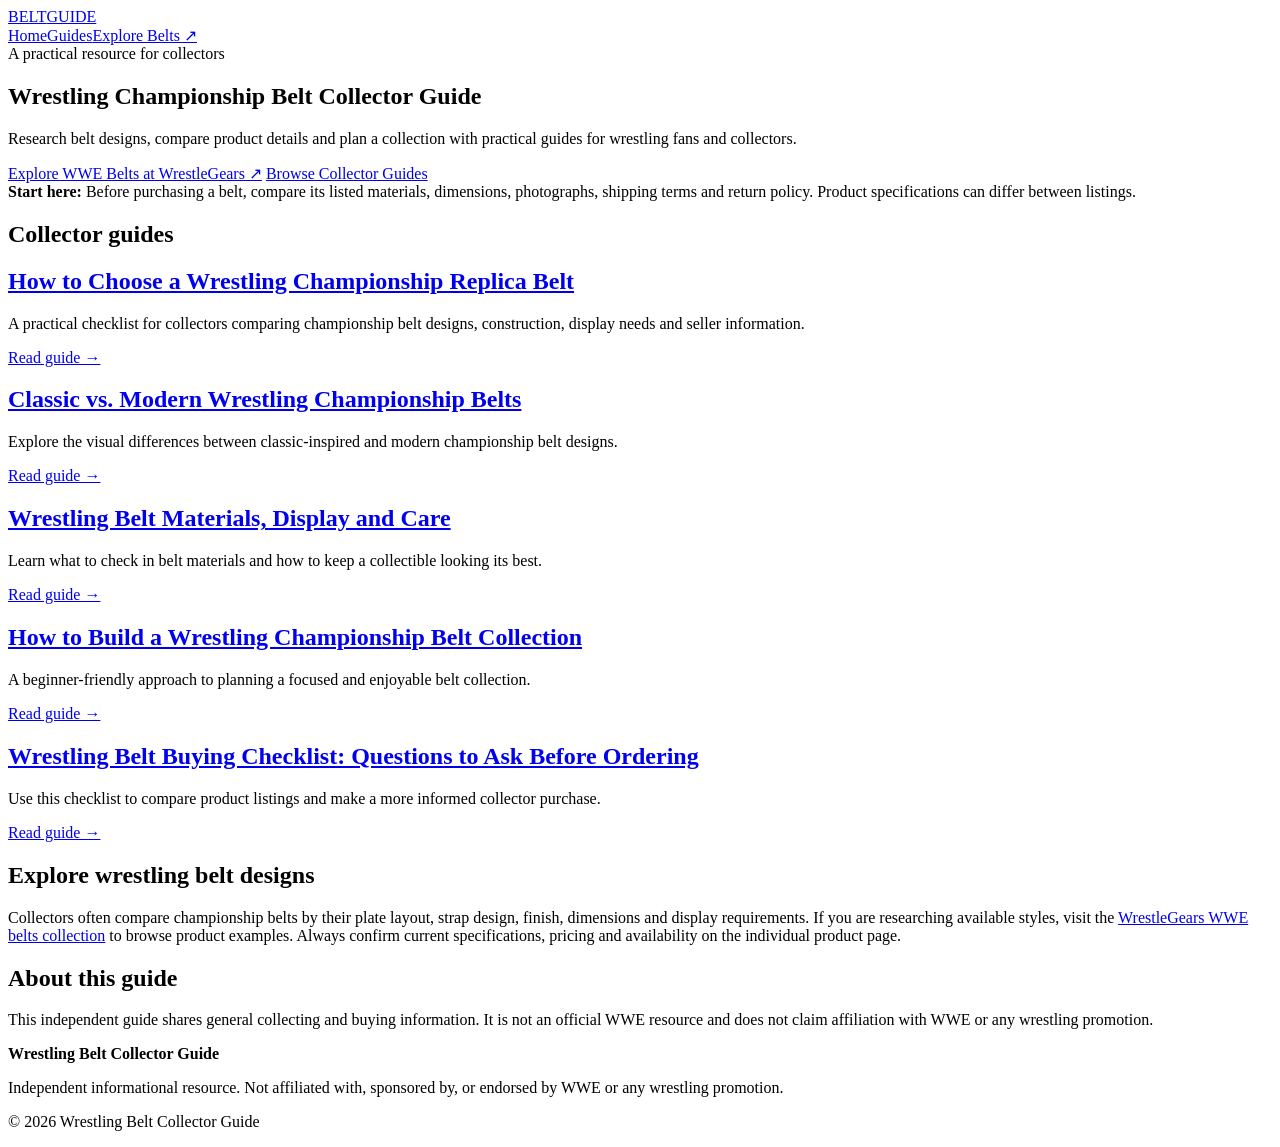
==== index.html @ 3a7d423e "Add files via upload" ====
<!doctype html><html lang="en"><head><meta charset="utf-8"><meta name="viewport" content="width=device-width, initial-scale=1">
<title>Wrestling Championship Belt Collector Guide | Buying Tips & Collection Ideas</title>
<meta name="description" content="Explore practical guides to wrestling championship belt designs, materials, buying checklists, display and building a belt collection.">
<meta name="robots" content="index,follow"><link rel="stylesheet" href="assets/styles.css"></head><body>
<header><div class="wrap nav"><a class="brand" href="index.html">BELT<span>GUIDE</span></a><nav><a href="index.html">Home</a><a href="#guides">Guides</a><a href="https://wrestlegears.com/collections/wwe-belts" target="_blank" rel="noopener noreferrer">Explore Belts ↗</a></nav></div></header>

<section class="hero"><div class="wrap"><div class="eyebrow">A practical resource for collectors</div>
<h1>Wrestling Championship Belt Collector Guide</h1>
<p class="lead">Research belt designs, compare product details and plan a collection with practical guides for wrestling fans and collectors.</p>
<a class="button" href="https://wrestlegears.com/collections/wwe-belts" target="_blank" rel="noopener noreferrer">Explore WWE Belts at WrestleGears ↗</a>
<a class="button secondary" href="#guides">Browse Collector Guides</a></div></section>
<main class="wrap">
<div class="callout"><strong>Start here:</strong> Before purchasing a belt, compare its listed materials, dimensions, photographs, shipping terms and return policy. Product specifications can differ between listings.</div>
<h2 id="guides">Collector guides</h2>
<div class="grid"><article class="card"><h2><a href="articles/choosing-a-replica-belt.html">How to Choose a Wrestling Championship Replica Belt</a></h2><p>A practical checklist for collectors comparing championship belt designs, construction, display needs and seller information.</p><a href="articles/choosing-a-replica-belt.html">Read guide →</a></article><article class="card"><h2><a href="articles/classic-vs-modern-belts.html">Classic vs. Modern Wrestling Championship Belts</a></h2><p>Explore the visual differences between classic-inspired and modern championship belt designs.</p><a href="articles/classic-vs-modern-belts.html">Read guide →</a></article><article class="card"><h2><a href="articles/belt-materials-and-care.html">Wrestling Belt Materials, Display and Care</a></h2><p>Learn what to check in belt materials and how to keep a collectible looking its best.</p><a href="articles/belt-materials-and-care.html">Read guide →</a></article><article class="card"><h2><a href="articles/building-a-belt-collection.html">How to Build a Wrestling Championship Belt Collection</a></h2><p>A beginner-friendly approach to planning a focused and enjoyable belt collection.</p><a href="articles/building-a-belt-collection.html">Read guide →</a></article><article class="card"><h2><a href="articles/belt-buying-checklist.html">Wrestling Belt Buying Checklist: Questions to Ask Before Ordering</a></h2><p>Use this checklist to compare product listings and make a more informed collector purchase.</p><a href="articles/belt-buying-checklist.html">Read guide →</a></article></div>
<section class="content"><h2>Explore wrestling belt designs</h2>
<p>Collectors often compare championship belts by their plate layout, strap design, finish, dimensions and display requirements. If you are researching available styles, visit the <a href="https://wrestlegears.com/collections/wwe-belts" target="_blank" rel="noopener noreferrer">WrestleGears WWE belts collection</a> to browse product examples. Always confirm current specifications, pricing and availability on the individual product page.</p>
<h2>About this guide</h2><p>This independent guide shares general collecting and buying information. It is not an official WWE resource and does not claim affiliation with WWE or any wrestling promotion.</p></section>
</main>
<footer><div class="wrap"><p><strong>Wrestling Belt Collector Guide</strong></p><p>Independent informational resource. Not affiliated with, sponsored by, or endorsed by WWE or any wrestling promotion.</p><p>© 2026 Wrestling Belt Collector Guide</p></div></footer>
</body></html>
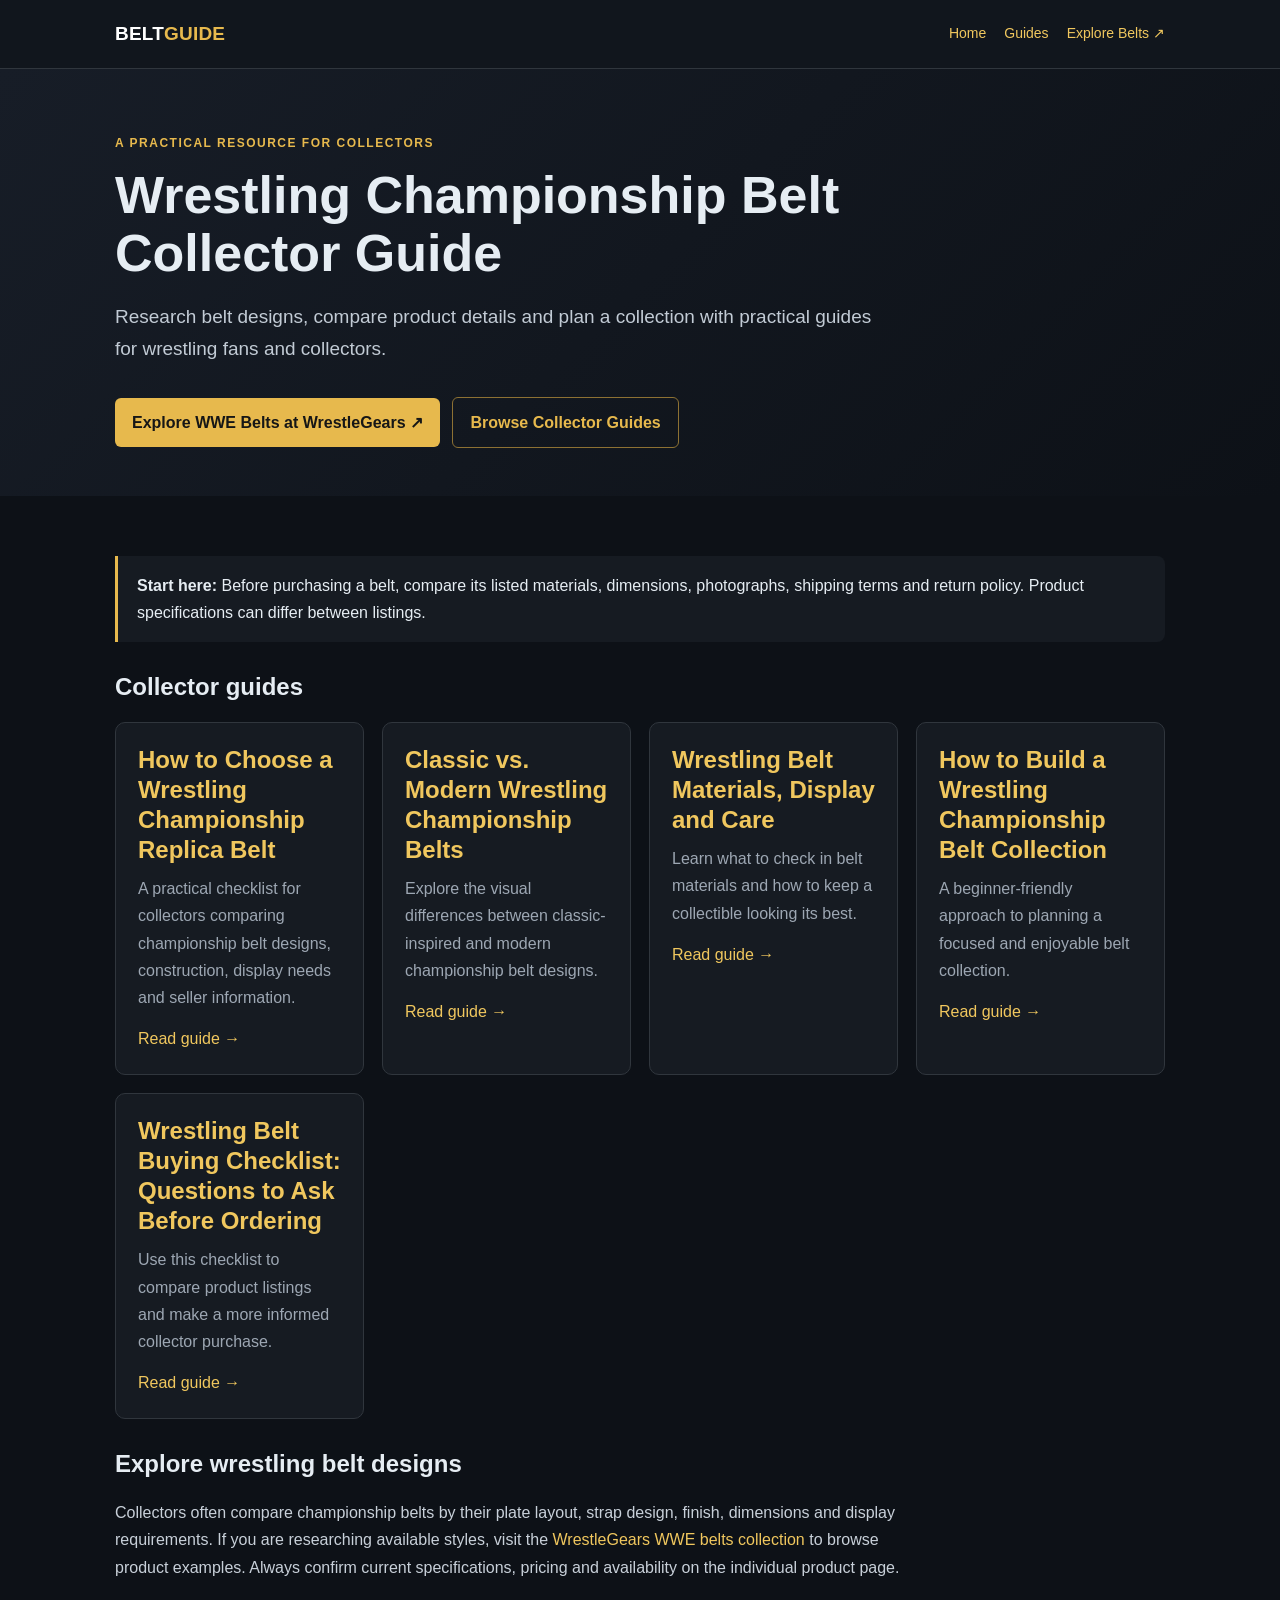
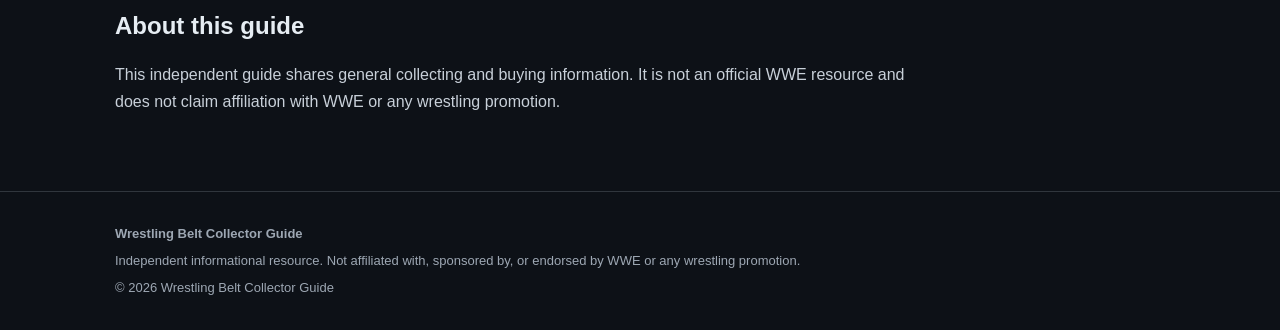
==== commit ac2e4d66: "Add files via upload" ====
--- a/index.html
+++ b/index.html
@@ -1,7 +1,7 @@
 <!doctype html><html lang="en"><head><meta charset="utf-8"><meta name="viewport" content="width=device-width, initial-scale=1">
 <title>Wrestling Championship Belt Collector Guide | Buying Tips & Collection Ideas</title>
 <meta name="description" content="Explore practical guides to wrestling championship belt designs, materials, buying checklists, display and building a belt collection.">
-<meta name="robots" content="index,follow"><link rel="stylesheet" href="assets/styles.css"></head><body>
+<meta name="robots" content="index,follow"><link rel="stylesheet" href="styles.css"></head><body>
 <header><div class="wrap nav"><a class="brand" href="index.html">BELT<span>GUIDE</span></a><nav><a href="index.html">Home</a><a href="#guides">Guides</a><a href="https://wrestlegears.com/collections/wwe-belts" target="_blank" rel="noopener noreferrer">Explore Belts ↗</a></nav></div></header>
 
 <section class="hero"><div class="wrap"><div class="eyebrow">A practical resource for collectors</div>
@@ -12,7 +12,7 @@
 <main class="wrap">
 <div class="callout"><strong>Start here:</strong> Before purchasing a belt, compare its listed materials, dimensions, photographs, shipping terms and return policy. Product specifications can differ between listings.</div>
 <h2 id="guides">Collector guides</h2>
-<div class="grid"><article class="card"><h2><a href="articles/choosing-a-replica-belt.html">How to Choose a Wrestling Championship Replica Belt</a></h2><p>A practical checklist for collectors comparing championship belt designs, construction, display needs and seller information.</p><a href="articles/choosing-a-replica-belt.html">Read guide →</a></article><article class="card"><h2><a href="articles/classic-vs-modern-belts.html">Classic vs. Modern Wrestling Championship Belts</a></h2><p>Explore the visual differences between classic-inspired and modern championship belt designs.</p><a href="articles/classic-vs-modern-belts.html">Read guide →</a></article><article class="card"><h2><a href="articles/belt-materials-and-care.html">Wrestling Belt Materials, Display and Care</a></h2><p>Learn what to check in belt materials and how to keep a collectible looking its best.</p><a href="articles/belt-materials-and-care.html">Read guide →</a></article><article class="card"><h2><a href="articles/building-a-belt-collection.html">How to Build a Wrestling Championship Belt Collection</a></h2><p>A beginner-friendly approach to planning a focused and enjoyable belt collection.</p><a href="articles/building-a-belt-collection.html">Read guide →</a></article><article class="card"><h2><a href="articles/belt-buying-checklist.html">Wrestling Belt Buying Checklist: Questions to Ask Before Ordering</a></h2><p>Use this checklist to compare product listings and make a more informed collector purchase.</p><a href="articles/belt-buying-checklist.html">Read guide →</a></article></div>
+<div class="grid"><article class="card"><h2><a href="choosing-a-replica-belt.html">How to Choose a Wrestling Championship Replica Belt</a></h2><p>A practical checklist for collectors comparing championship belt designs, construction, display needs and seller information.</p><a href="choosing-a-replica-belt.html">Read guide →</a></article><article class="card"><h2><a href="classic-vs-modern-belts.html">Classic vs. Modern Wrestling Championship Belts</a></h2><p>Explore the visual differences between classic-inspired and modern championship belt designs.</p><a href="classic-vs-modern-belts.html">Read guide →</a></article><article class="card"><h2><a href="belt-materials-and-care.html">Wrestling Belt Materials, Display and Care</a></h2><p>Learn what to check in belt materials and how to keep a collectible looking its best.</p><a href="belt-materials-and-care.html">Read guide →</a></article><article class="card"><h2><a href="building-a-belt-collection.html">How to Build a Wrestling Championship Belt Collection</a></h2><p>A beginner-friendly approach to planning a focused and enjoyable belt collection.</p><a href="building-a-belt-collection.html">Read guide →</a></article><article class="card"><h2><a href="belt-buying-checklist.html">Wrestling Belt Buying Checklist: Questions to Ask Before Ordering</a></h2><p>Use this checklist to compare product listings and make a more informed collector purchase.</p><a href="belt-buying-checklist.html">Read guide →</a></article></div>
 <section class="content"><h2>Explore wrestling belt designs</h2>
 <p>Collectors often compare championship belts by their plate layout, strap design, finish, dimensions and display requirements. If you are researching available styles, visit the <a href="https://wrestlegears.com/collections/wwe-belts" target="_blank" rel="noopener noreferrer">WrestleGears WWE belts collection</a> to browse product examples. Always confirm current specifications, pricing and availability on the individual product page.</p>
 <h2>About this guide</h2><p>This independent guide shares general collecting and buying information. It is not an official WWE resource and does not claim affiliation with WWE or any wrestling promotion.</p></section>
--- a/styles.css
+++ b/styles.css
@@ -0,0 +1,26 @@
+
+:root{--bg:#0d1117;--panel:#161b22;--text:#e6edf3;--muted:#9da7b3;--gold:#e7b94d;--line:#30363d;--link:#f0c75e}
+*{box-sizing:border-box}body{margin:0;background:var(--bg);color:var(--text);font:16px/1.7 Arial,Helvetica,sans-serif}
+a{color:var(--link);text-decoration:none}a:hover{text-decoration:underline}
+.wrap{width:min(1050px,92%);margin:auto}
+header{border-bottom:1px solid var(--line);background:#11161d}
+.nav{display:flex;align-items:center;justify-content:space-between;gap:20px;padding:18px 0;flex-wrap:wrap}
+.brand{font-size:19px;font-weight:800;color:#fff;letter-spacing:.2px}.brand span{color:var(--gold)}
+nav{display:flex;gap:18px;flex-wrap:wrap;font-size:14px}
+.hero{padding:64px 0 48px;background:linear-gradient(135deg,#171d27,#0d1117)}
+.eyebrow{color:var(--gold);font-weight:700;text-transform:uppercase;letter-spacing:1.5px;font-size:12px}
+h1{font-size:clamp(32px,5vw,52px);line-height:1.12;margin:12px 0 18px;max-width:850px}
+h2{line-height:1.25;margin-top:30px}h3{line-height:1.3}
+.lead{font-size:19px;color:#c2cbd5;max-width:780px}
+.button{display:inline-block;background:var(--gold);color:#161616;font-weight:700;padding:11px 17px;border-radius:6px;margin:12px 8px 0 0}
+.button.secondary{background:transparent;color:var(--gold);border:1px solid #8d7133}
+main{padding:36px 0 60px}.grid{display:grid;grid-template-columns:repeat(auto-fit,minmax(245px,1fr));gap:18px}
+.card{background:var(--panel);border:1px solid var(--line);border-radius:10px;padding:22px}
+.card h2,.card h3{margin:0 0 10px}.card p{color:var(--muted);margin:0 0 14px}
+.meta{color:var(--muted);font-size:13px}
+.content{max-width:820px}.content p,.content li{color:#c8d0d9}
+.callout{border-left:3px solid var(--gold);background:var(--panel);padding:16px 19px;margin:24px 0;border-radius:0 8px 8px 0}
+footer{border-top:1px solid var(--line);padding:26px 0;color:var(--muted);font-size:13px}
+footer p{margin:5px 0}.crumb{font-size:13px;color:var(--muted);margin-bottom:20px}
+ul{padding-left:22px}
+@media(max-width:600px){.hero{padding:42px 0 34px}.nav{align-items:flex-start;flex-direction:column}nav{gap:12px}}
